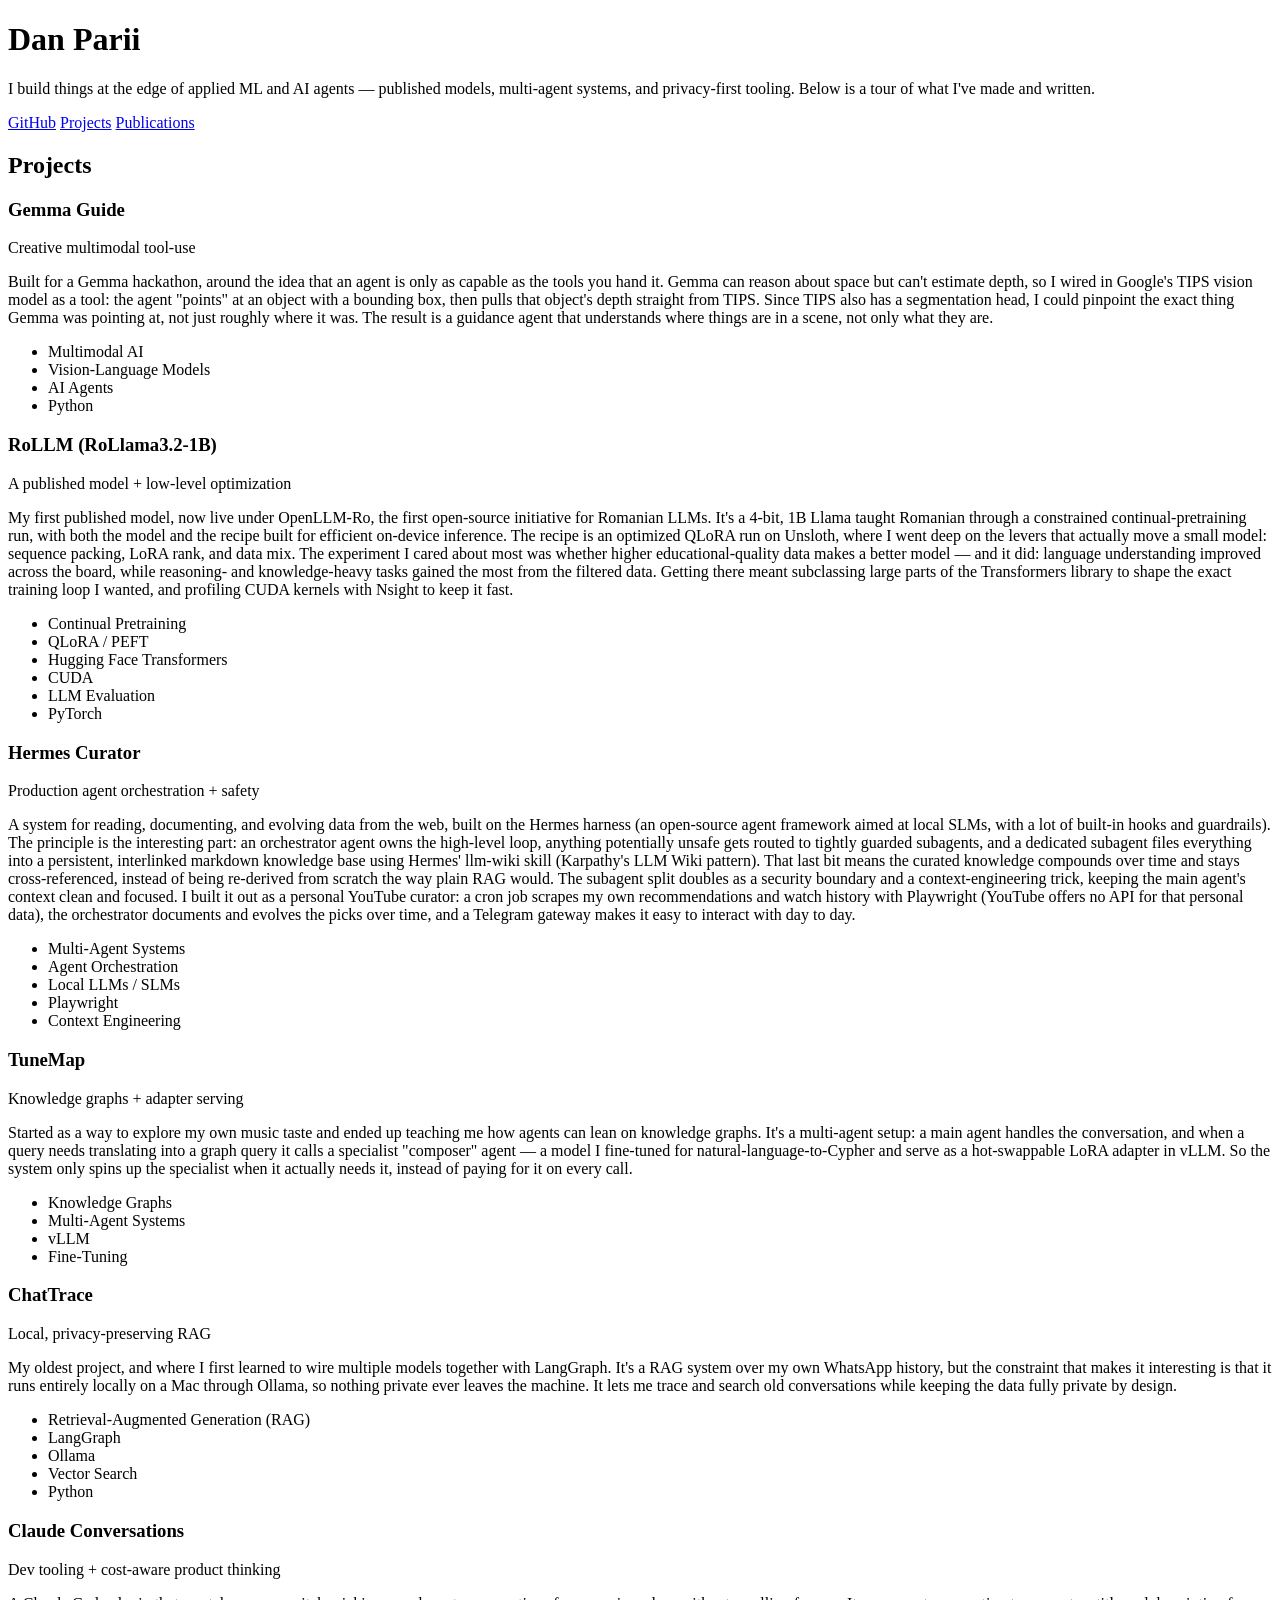
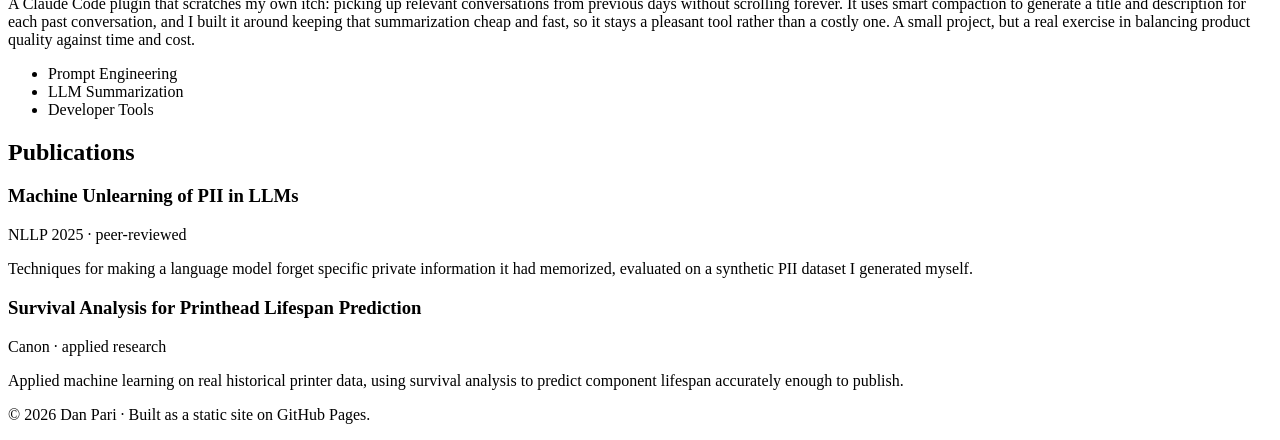
==== index.html @ a51e0640 "- fix rest double ii" ====
<!doctype html>
<html lang="en">
<head>
  <meta charset="utf-8" />
  <meta name="viewport" content="width=device-width, initial-scale=1" />
  <title>Dan Parii — Projects</title>
  <meta name="description" content="Projects and publications in applied ML, LLMs, and AI agents by Dan Pari." />
  <link rel="preconnect" href="https://fonts.googleapis.com" />
  <link rel="stylesheet" href="style.css" />
</head>
<body>
  <header class="site-header">
    <div class="wrap">
      <h1 class="name">Dan Parii</h1>
      <p class="tagline">
        I build things at the edge of applied ML and AI agents — published models,
        multi-agent systems, and privacy-first tooling. Below is a tour of what I've
        made and written.
      </p>
      <nav class="links">
        <a href="https://github.com/paridanDKE">GitHub</a>
        <a href="#projects">Projects</a>
        <a href="#publications">Publications</a>
      </nav>
    </div>
  </header>

  <main class="wrap">
    <section id="projects">
      <h2 class="section-title">Projects</h2>
      <div class="grid">

        <article class="card">
          <div class="card-head">
            <h3>Gemma Guide</h3>
            <span class="beat">Creative multimodal tool-use</span>
          </div>
          <p>
            Built for a Gemma hackathon, around the idea that an agent is only as
            capable as the tools you hand it. Gemma can reason about space but can't
            estimate depth, so I wired in Google's TIPS vision model as a tool: the
            agent "points" at an object with a bounding box, then pulls that object's
            depth straight from TIPS. Since TIPS also has a segmentation head, I could
            pinpoint the exact thing Gemma was pointing at, not just roughly where it
            was. The result is a guidance agent that understands where things are in a
            scene, not only what they are.
          </p>
          <ul class="tags">
            <li>Multimodal AI</li>
            <li>Vision-Language Models</li>
            <li>AI Agents</li>
            <li>Python</li>
          </ul>
        </article>

        <article class="card">
          <div class="card-head">
            <h3>RoLLM <span class="sub">(RoLlama3.2-1B)</span></h3>
            <span class="beat">A published model + low-level optimization</span>
          </div>
          <p>
            My first published model, now live under OpenLLM-Ro, the first open-source
            initiative for Romanian LLMs. It's a 4-bit, 1B Llama taught Romanian
            through a constrained continual-pretraining run, with both the model and
            the recipe built for efficient on-device inference. The recipe is an
            optimized QLoRA run on Unsloth, where I went deep on the levers that
            actually move a small model: sequence packing, LoRA rank, and data mix.
            The experiment I cared about most was whether higher educational-quality
            data makes a better model — and it did: language understanding improved
            across the board, while reasoning- and knowledge-heavy tasks gained the
            most from the filtered data. Getting there meant subclassing large parts
            of the Transformers library to shape the exact training loop I wanted, and
            profiling CUDA kernels with Nsight to keep it fast.
          </p>
          <ul class="tags">
            <li>Continual Pretraining</li>
            <li>QLoRA / PEFT</li>
            <li>Hugging Face Transformers</li>
            <li>CUDA</li>
            <li>LLM Evaluation</li>
            <li>PyTorch</li>
          </ul>
        </article>

        <article class="card">
          <div class="card-head">
            <h3>Hermes Curator</h3>
            <span class="beat">Production agent orchestration + safety</span>
          </div>
          <p>
            A system for reading, documenting, and evolving data from the web, built
            on the Hermes harness (an open-source agent framework aimed at local SLMs,
            with a lot of built-in hooks and guardrails). The principle is the
            interesting part: an orchestrator agent owns the high-level loop, anything
            potentially unsafe gets routed to tightly guarded subagents, and a
            dedicated subagent files everything into a persistent, interlinked markdown
            knowledge base using Hermes' llm-wiki skill (Karpathy's LLM Wiki pattern).
            That last bit means the curated knowledge compounds over time and stays
            cross-referenced, instead of being re-derived from scratch the way plain
            RAG would. The subagent split doubles as a security boundary and a
            context-engineering trick, keeping the main agent's context clean and
            focused. I built it out as a personal YouTube curator: a cron job scrapes
            my own recommendations and watch history with Playwright (YouTube offers no
            API for that personal data), the orchestrator documents and evolves the
            picks over time, and a Telegram gateway makes it easy to interact with day
            to day.
          </p>
          <ul class="tags">
            <li>Multi-Agent Systems</li>
            <li>Agent Orchestration</li>
            <li>Local LLMs / SLMs</li>
            <li>Playwright</li>
            <li>Context Engineering</li>
          </ul>
        </article>

        <article class="card">
          <div class="card-head">
            <h3>TuneMap</h3>
            <span class="beat">Knowledge graphs + adapter serving</span>
          </div>
          <p>
            Started as a way to explore my own music taste and ended up teaching me how
            agents can lean on knowledge graphs. It's a multi-agent setup: a main agent
            handles the conversation, and when a query needs translating into a graph
            query it calls a specialist "composer" agent — a model I fine-tuned for
            natural-language-to-Cypher and serve as a hot-swappable LoRA adapter in
            vLLM. So the system only spins up the specialist when it actually needs it,
            instead of paying for it on every call.
          </p>
          <ul class="tags">
            <li>Knowledge Graphs</li>
            <li>Multi-Agent Systems</li>
            <li>vLLM</li>
            <li>Fine-Tuning</li>
          </ul>
        </article>

        <article class="card">
          <div class="card-head">
            <h3>ChatTrace</h3>
            <span class="beat">Local, privacy-preserving RAG</span>
          </div>
          <p>
            My oldest project, and where I first learned to wire multiple models
            together with LangGraph. It's a RAG system over my own WhatsApp history,
            but the constraint that makes it interesting is that it runs entirely
            locally on a Mac through Ollama, so nothing private ever leaves the
            machine. It lets me trace and search old conversations while keeping the
            data fully private by design.
          </p>
          <ul class="tags">
            <li>Retrieval-Augmented Generation (RAG)</li>
            <li>LangGraph</li>
            <li>Ollama</li>
            <li>Vector Search</li>
            <li>Python</li>
          </ul>
        </article>

        <article class="card">
          <div class="card-head">
            <h3>Claude Conversations</h3>
            <span class="beat">Dev tooling + cost-aware product thinking</span>
          </div>
          <p>
            A Claude Code plugin that scratches my own itch: picking up relevant
            conversations from previous days without scrolling forever. It uses smart
            compaction to generate a title and description for each past conversation,
            and I built it around keeping that summarization cheap and fast, so it
            stays a pleasant tool rather than a costly one. A small project, but a real
            exercise in balancing product quality against time and cost.
          </p>
          <ul class="tags">
            <li>Prompt Engineering</li>
            <li>LLM Summarization</li>
            <li>Developer Tools</li>
          </ul>
        </article>

      </div>
    </section>

    <section id="publications">
      <h2 class="section-title">Publications</h2>
      <div class="pub-list">
        <article class="pub">
          <h3>Machine Unlearning of PII in LLMs</h3>
          <span class="venue">NLLP 2025 · peer-reviewed</span>
          <p>
            Techniques for making a language model forget specific private information
            it had memorized, evaluated on a synthetic PII dataset I generated myself.
          </p>
        </article>
        <article class="pub">
          <h3>Survival Analysis for Printhead Lifespan Prediction</h3>
          <span class="venue">Canon · applied research</span>
          <p>
            Applied machine learning on real historical printer data, using survival
            analysis to predict component lifespan accurately enough to publish.
          </p>
        </article>
      </div>
    </section>
  </main>

  <footer class="site-footer">
    <div class="wrap">
      <p>© <span id="year"></span> Dan Pari · Built as a static site on GitHub Pages.</p>
    </div>
  </footer>

  <script>
    document.getElementById("year").textContent = new Date().getFullYear();
  </script>
</body>
</html>
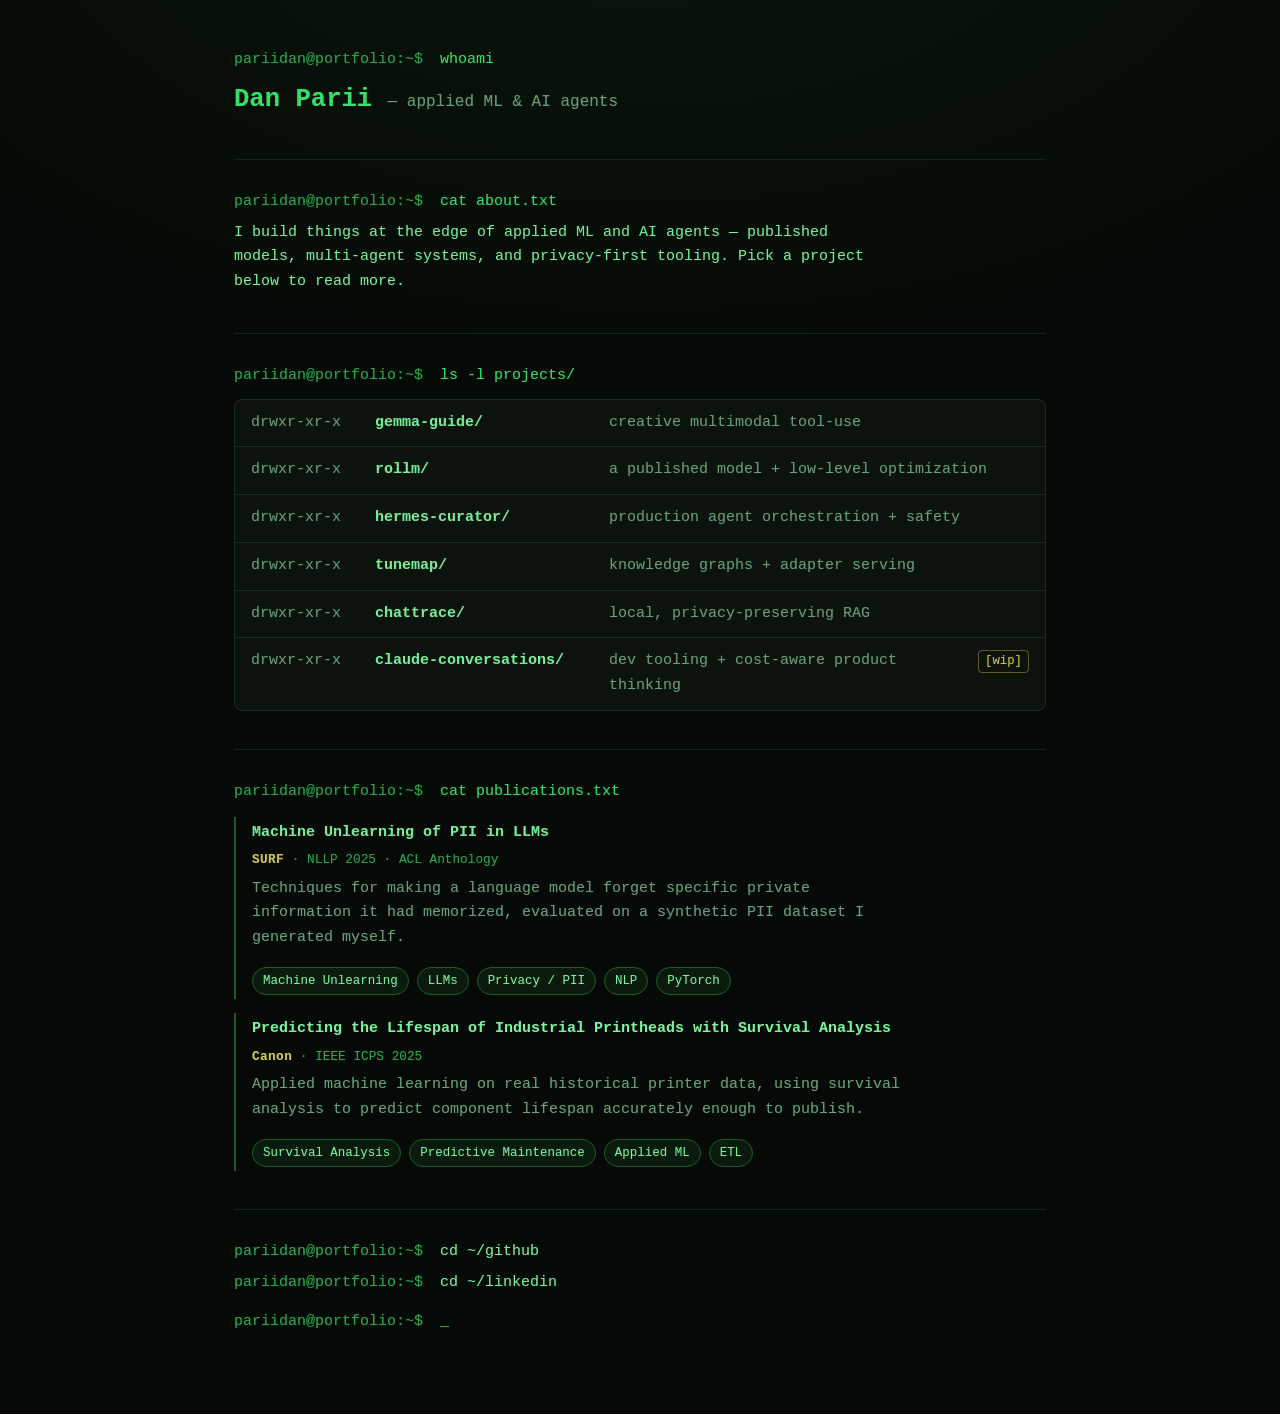
==== commit 6931974e: "- Enhance publications page" ====
--- a/index.html
+++ b/index.html
@@ -3,215 +3,64 @@
 <head>
   <meta charset="utf-8" />
   <meta name="viewport" content="width=device-width, initial-scale=1" />
-  <title>Dan Parii — Projects</title>
-  <meta name="description" content="Projects and publications in applied ML, LLMs, and AI agents by Dan Pari." />
-  <link rel="preconnect" href="https://fonts.googleapis.com" />
+  <title>Dan Parii — ~/projects</title>
+  <meta name="description" content="Projects and publications in applied ML, LLMs, and AI agents by Dan Parii." />
   <link rel="stylesheet" href="style.css" />
 </head>
-<body>
-  <header class="site-header">
-    <div class="wrap">
-      <h1 class="name">Dan Parii</h1>
-      <p class="tagline">
-        I build things at the edge of applied ML and AI agents — published models,
-        multi-agent systems, and privacy-first tooling. Below is a tour of what I've
-        made and written.
-      </p>
-      <nav class="links">
-        <a href="https://github.com/paridanDKE">GitHub</a>
-        <a href="#projects">Projects</a>
-        <a href="#publications">Publications</a>
-      </nav>
+<body class="crt">
+  <div class="scanlines" aria-hidden="true"></div>
+
+<main class="terminal">
+
+  <div class="term-line"><span class="prompt">pariidan@portfolio:~$</span> whoami</div>
+  <div class="term-out name">Dan Parii <span class="muted">&mdash; applied ML &amp; AI agents</span></div>
+
+  <div class="term-line"><span class="prompt">pariidan@portfolio:~$</span> cat about.txt</div>
+  <div class="term-out">I build things at the edge of applied ML and AI agents &mdash; published
+  models, multi-agent systems, and privacy-first tooling. Pick a project below to read more.</div>
+
+  <div class="term-line"><span class="prompt">pariidan@portfolio:~$</span> ls -l projects/</div>
+  <div class="listing">
+    <a class="entry" href="projects/gemma-guide.html">
+      <span class="perm">drwxr-xr-x</span><span class="dir">gemma-guide/</span><span class="beat">creative multimodal tool-use</span>
+    </a>
+    <a class="entry" href="projects/rollm.html">
+      <span class="perm">drwxr-xr-x</span><span class="dir">rollm/</span><span class="beat">a published model + low-level optimization</span>
+    </a>
+    <a class="entry" href="projects/hermes-curator.html">
+      <span class="perm">drwxr-xr-x</span><span class="dir">hermes-curator/</span><span class="beat">production agent orchestration + safety</span>
+    </a>
+    <a class="entry" href="projects/tunemap.html">
+      <span class="perm">drwxr-xr-x</span><span class="dir">tunemap/</span><span class="beat">knowledge graphs + adapter serving</span>
+    </a>
+    <a class="entry" href="projects/chattrace.html">
+      <span class="perm">drwxr-xr-x</span><span class="dir">chattrace/</span><span class="beat">local, privacy-preserving RAG</span>
+    </a>
+    <a class="entry" href="projects/claude-conversations.html">
+      <span class="perm">drwxr-xr-x</span><span class="dir">claude-conversations/</span><span class="beat">dev tooling + cost-aware product thinking</span><span class="wip">[wip]</span>
+    </a>
+  </div>
+
+  <div class="term-line"><span class="prompt">pariidan@portfolio:~$</span> cat publications.txt</div>
+  <div class="pubs">
+    <div class="pub">
+      <div class="pub-title"><a href="pubs/pii-unlearning.html">Machine Unlearning of PII in LLMs</a></div>
+      <div class="pub-venue"><span class="pub-co">SURF</span> · NLLP 2025 · ACL Anthology</div>
+      <div class="pub-desc">Techniques for making a language model forget specific private information it had memorized, evaluated on a synthetic PII dataset I generated myself.</div>
+      <ul class="tags pub-tags"><li>Machine Unlearning</li><li>LLMs</li><li>Privacy / PII</li><li>NLP</li><li>PyTorch</li></ul>
     </div>
-  </header>
+    <div class="pub">
+      <div class="pub-title"><a href="pubs/printhead-survival.html">Predicting the Lifespan of Industrial Printheads with Survival Analysis</a></div>
+      <div class="pub-venue"><span class="pub-co">Canon</span> · IEEE ICPS 2025</div>
+      <div class="pub-desc">Applied machine learning on real historical printer data, using survival analysis to predict component lifespan accurately enough to publish.</div>
+      <ul class="tags pub-tags"><li>Survival Analysis</li><li>Predictive Maintenance</li><li>Applied ML</li><li>ETL</li></ul>
+    </div>
+  </div>
 
-  <main class="wrap">
-    <section id="projects">
-      <h2 class="section-title">Projects</h2>
-      <div class="grid">
+  <div class="term-line"><span class="prompt">pariidan@portfolio:~$</span> <a class="ext" href="https://github.com/pariidanDKE">cd ~/github</a></div>
+  <div class="term-line same"><span class="prompt">pariidan@portfolio:~$</span> <a class="ext" href="https://www.linkedin.com/in/danparii27">cd ~/linkedin</a></div>
+  <div class="term-line cursor"><span class="prompt">pariidan@portfolio:~$</span> <span class="blink">_</span></div>
 
-        <article class="card">
-          <div class="card-head">
-            <h3>Gemma Guide</h3>
-            <span class="beat">Creative multimodal tool-use</span>
-          </div>
-          <p>
-            Built for a Gemma hackathon, around the idea that an agent is only as
-            capable as the tools you hand it. Gemma can reason about space but can't
-            estimate depth, so I wired in Google's TIPS vision model as a tool: the
-            agent "points" at an object with a bounding box, then pulls that object's
-            depth straight from TIPS. Since TIPS also has a segmentation head, I could
-            pinpoint the exact thing Gemma was pointing at, not just roughly where it
-            was. The result is a guidance agent that understands where things are in a
-            scene, not only what they are.
-          </p>
-          <ul class="tags">
-            <li>Multimodal AI</li>
-            <li>Vision-Language Models</li>
-            <li>AI Agents</li>
-            <li>Python</li>
-          </ul>
-        </article>
-
-        <article class="card">
-          <div class="card-head">
-            <h3>RoLLM <span class="sub">(RoLlama3.2-1B)</span></h3>
-            <span class="beat">A published model + low-level optimization</span>
-          </div>
-          <p>
-            My first published model, now live under OpenLLM-Ro, the first open-source
-            initiative for Romanian LLMs. It's a 4-bit, 1B Llama taught Romanian
-            through a constrained continual-pretraining run, with both the model and
-            the recipe built for efficient on-device inference. The recipe is an
-            optimized QLoRA run on Unsloth, where I went deep on the levers that
-            actually move a small model: sequence packing, LoRA rank, and data mix.
-            The experiment I cared about most was whether higher educational-quality
-            data makes a better model — and it did: language understanding improved
-            across the board, while reasoning- and knowledge-heavy tasks gained the
-            most from the filtered data. Getting there meant subclassing large parts
-            of the Transformers library to shape the exact training loop I wanted, and
-            profiling CUDA kernels with Nsight to keep it fast.
-          </p>
-          <ul class="tags">
-            <li>Continual Pretraining</li>
-            <li>QLoRA / PEFT</li>
-            <li>Hugging Face Transformers</li>
-            <li>CUDA</li>
-            <li>LLM Evaluation</li>
-            <li>PyTorch</li>
-          </ul>
-        </article>
-
-        <article class="card">
-          <div class="card-head">
-            <h3>Hermes Curator</h3>
-            <span class="beat">Production agent orchestration + safety</span>
-          </div>
-          <p>
-            A system for reading, documenting, and evolving data from the web, built
-            on the Hermes harness (an open-source agent framework aimed at local SLMs,
-            with a lot of built-in hooks and guardrails). The principle is the
-            interesting part: an orchestrator agent owns the high-level loop, anything
-            potentially unsafe gets routed to tightly guarded subagents, and a
-            dedicated subagent files everything into a persistent, interlinked markdown
-            knowledge base using Hermes' llm-wiki skill (Karpathy's LLM Wiki pattern).
-            That last bit means the curated knowledge compounds over time and stays
-            cross-referenced, instead of being re-derived from scratch the way plain
-            RAG would. The subagent split doubles as a security boundary and a
-            context-engineering trick, keeping the main agent's context clean and
-            focused. I built it out as a personal YouTube curator: a cron job scrapes
-            my own recommendations and watch history with Playwright (YouTube offers no
-            API for that personal data), the orchestrator documents and evolves the
-            picks over time, and a Telegram gateway makes it easy to interact with day
-            to day.
-          </p>
-          <ul class="tags">
-            <li>Multi-Agent Systems</li>
-            <li>Agent Orchestration</li>
-            <li>Local LLMs / SLMs</li>
-            <li>Playwright</li>
-            <li>Context Engineering</li>
-          </ul>
-        </article>
-
-        <article class="card">
-          <div class="card-head">
-            <h3>TuneMap</h3>
-            <span class="beat">Knowledge graphs + adapter serving</span>
-          </div>
-          <p>
-            Started as a way to explore my own music taste and ended up teaching me how
-            agents can lean on knowledge graphs. It's a multi-agent setup: a main agent
-            handles the conversation, and when a query needs translating into a graph
-            query it calls a specialist "composer" agent — a model I fine-tuned for
-            natural-language-to-Cypher and serve as a hot-swappable LoRA adapter in
-            vLLM. So the system only spins up the specialist when it actually needs it,
-            instead of paying for it on every call.
-          </p>
-          <ul class="tags">
-            <li>Knowledge Graphs</li>
-            <li>Multi-Agent Systems</li>
-            <li>vLLM</li>
-            <li>Fine-Tuning</li>
-          </ul>
-        </article>
-
-        <article class="card">
-          <div class="card-head">
-            <h3>ChatTrace</h3>
-            <span class="beat">Local, privacy-preserving RAG</span>
-          </div>
-          <p>
-            My oldest project, and where I first learned to wire multiple models
-            together with LangGraph. It's a RAG system over my own WhatsApp history,
-            but the constraint that makes it interesting is that it runs entirely
-            locally on a Mac through Ollama, so nothing private ever leaves the
-            machine. It lets me trace and search old conversations while keeping the
-            data fully private by design.
-          </p>
-          <ul class="tags">
-            <li>Retrieval-Augmented Generation (RAG)</li>
-            <li>LangGraph</li>
-            <li>Ollama</li>
-            <li>Vector Search</li>
-            <li>Python</li>
-          </ul>
-        </article>
-
-        <article class="card">
-          <div class="card-head">
-            <h3>Claude Conversations</h3>
-            <span class="beat">Dev tooling + cost-aware product thinking</span>
-          </div>
-          <p>
-            A Claude Code plugin that scratches my own itch: picking up relevant
-            conversations from previous days without scrolling forever. It uses smart
-            compaction to generate a title and description for each past conversation,
-            and I built it around keeping that summarization cheap and fast, so it
-            stays a pleasant tool rather than a costly one. A small project, but a real
-            exercise in balancing product quality against time and cost.
-          </p>
-          <ul class="tags">
-            <li>Prompt Engineering</li>
-            <li>LLM Summarization</li>
-            <li>Developer Tools</li>
-          </ul>
-        </article>
-
-      </div>
-    </section>
-
-    <section id="publications">
-      <h2 class="section-title">Publications</h2>
-      <div class="pub-list">
-        <article class="pub">
-          <h3>Machine Unlearning of PII in LLMs</h3>
-          <span class="venue">NLLP 2025 · peer-reviewed</span>
-          <p>
-            Techniques for making a language model forget specific private information
-            it had memorized, evaluated on a synthetic PII dataset I generated myself.
-          </p>
-        </article>
-        <article class="pub">
-          <h3>Survival Analysis for Printhead Lifespan Prediction</h3>
-          <span class="venue">Canon · applied research</span>
-          <p>
-            Applied machine learning on real historical printer data, using survival
-            analysis to predict component lifespan accurately enough to publish.
-          </p>
-        </article>
-      </div>
-    </section>
-  </main>
-
-  <footer class="site-footer">
-    <div class="wrap">
-      <p>© <span id="year"></span> Dan Pari · Built as a static site on GitHub Pages.</p>
-    </div>
-  </footer>
-
-  <script>
-    document.getElementById("year").textContent = new Date().getFullYear();
-  </script>
+</main>
 </body>
 </html>
--- a/style.css
+++ b/style.css
@@ -0,0 +1,312 @@
+/* ============================================================
+   Terminal + modern portfolio — Dan Parii
+   Landing: green CRT terminal.  Project pages: dark & readable.
+   ============================================================ */
+
+:root {
+  --bg: #060a06;
+  --bg-soft: #0c130c;
+  --panel: #0e160e;
+  --border: #16321b;
+  --border-bright: #1f5a2b;
+  --green: #36e36b;          /* primary terminal green */
+  --green-dim: #2aa84f;
+  --green-soft: #7ef0a0;
+  --text: #c9f0d4;           /* readable body on project pages */
+  --muted: #6f9c7c;
+  --amber: #e3c84a;
+  --mono: ui-monospace, "SF Mono", SFMono-Regular, "JetBrains Mono", Menlo,
+    Consolas, "Liberation Mono", monospace;
+  --sans: ui-sans-serif, -apple-system, BlinkMacSystemFont, "Segoe UI", Roboto,
+    Helvetica, Arial, sans-serif;
+  --maxw: 860px;
+}
+
+* { box-sizing: border-box; }
+html { scroll-behavior: smooth; }
+
+body {
+  margin: 0;
+  background:
+    radial-gradient(900px 500px at 50% -10%, rgba(54, 227, 107, 0.06), transparent),
+    var(--bg);
+  color: var(--green);
+  font-family: var(--mono);
+  font-size: 15px;
+  line-height: 1.65;
+  -webkit-font-smoothing: antialiased;
+  min-height: 100vh;
+}
+
+a { color: var(--green-soft); text-decoration: none; }
+a:hover { color: #fff; }
+
+/* ---- CRT scanline overlay (subtle) ---- */
+.scanlines {
+  pointer-events: none;
+  position: fixed;
+  inset: 0;
+  z-index: 50;
+  background: repeating-linear-gradient(
+    to bottom,
+    rgba(0, 0, 0, 0) 0,
+    rgba(0, 0, 0, 0) 2px,
+    rgba(0, 0, 0, 0.18) 3px,
+    rgba(0, 0, 0, 0) 4px
+  );
+  mix-blend-mode: multiply;
+  opacity: 0.5;
+}
+.crt { text-shadow: 0 0 1px rgba(54, 227, 107, 0.25); }
+
+@media (prefers-reduced-motion: no-preference) {
+  .blink { animation: blink 1.1s steps(1) infinite; }
+}
+@keyframes blink { 50% { opacity: 0; } }
+
+/* ============================================================
+   LANDING — terminal
+   ============================================================ */
+.terminal {
+  max-width: var(--maxw);
+  margin: 0 auto;
+  padding: 48px 24px 80px;
+}
+
+.term-line {
+  margin-top: 38px;
+  padding-top: 30px;
+  border-top: 1px solid rgba(54, 227, 107, 0.14);
+  word-break: break-word;
+}
+.term-line:first-child { margin-top: 0; padding-top: 0; border-top: none; }
+/* lines that belong to the previous exchange — no divider, tight spacing */
+.term-line.same { margin-top: 6px; padding-top: 0; border-top: none; }
+.prompt { color: var(--green-dim); margin-right: 8px; user-select: none; }
+.term-out { color: var(--green-soft); margin: 6px 0 0; max-width: 70ch; }
+.term-out.name { font-size: 1.6rem; font-weight: 700; color: var(--green); }
+.muted { color: var(--muted); font-weight: 400; font-size: 1rem; }
+
+/* project listing (ls -l) */
+.listing {
+  margin-top: 10px;
+  border: 1px solid var(--border);
+  border-radius: 8px;
+  background: var(--bg-soft);
+  overflow: hidden;
+}
+.entry {
+  display: grid;
+  grid-template-columns: 110px minmax(150px, 220px) 1fr auto;
+  gap: 14px;
+  align-items: baseline;
+  padding: 11px 16px;
+  border-bottom: 1px solid var(--border);
+  color: var(--green);
+  transition: background 0.12s, color 0.12s;
+}
+.entry:last-child { border-bottom: none; }
+.entry:hover { background: rgba(54, 227, 107, 0.1); color: #fff; }
+.entry .perm { color: var(--muted); }
+.entry .dir { color: var(--green-soft); font-weight: 600; }
+.entry:hover .dir { color: #fff; }
+.entry .beat { color: var(--muted); }
+.entry .wip {
+  color: var(--amber);
+  font-size: 0.82em;
+  border: 1px solid rgba(227, 200, 74, 0.4);
+  padding: 0 6px;
+  border-radius: 4px;
+}
+
+/* publications on landing */
+.pubs { margin-top: 12px; display: flex; flex-direction: column; gap: 14px; }
+.pub {
+  border-left: 2px solid var(--border-bright);
+  padding: 4px 0 4px 16px;
+}
+.pub-title { color: var(--green-soft); font-weight: 600; }
+.pub-venue { color: var(--green-dim); font-size: 0.85em; margin-top: 4px; }
+.pub-co {
+  color: var(--amber);
+  font-weight: 700;
+  letter-spacing: 0.03em;
+}
+.pub-desc { color: var(--muted); margin-top: 6px; max-width: 72ch; }
+.pub-tags { margin-top: 10px; }
+
+.ext { color: var(--green-soft); }
+.cursor { margin-top: 14px; padding-top: 0; border-top: none; }
+
+/* ============================================================
+   PROJECT PAGES — dark & readable
+   ============================================================ */
+.project {
+  max-width: 780px;
+  margin: 0 auto;
+  padding: 28px 24px 96px;
+}
+
+.backnav { margin-bottom: 28px; }
+.backnav a { color: var(--green-dim); }
+.backnav a:hover { color: var(--green-soft); }
+
+.proj-head { border-bottom: 1px solid var(--border); padding-bottom: 24px; }
+.proj-head h1 {
+  font-family: var(--mono);
+  font-size: clamp(1.8rem, 5vw, 2.6rem);
+  margin: 0;
+  color: var(--green);
+  letter-spacing: -0.01em;
+}
+.proj-head h1 .sub { font-size: 0.5em; color: var(--muted); font-weight: 400; }
+.proj-beat { color: var(--green-dim); margin: 8px 0 0; }
+.authors { color: var(--muted); font-size: 0.9rem; margin: 6px 0 0; font-style: italic; }
+
+.wip-badge {
+  display: inline-block;
+  margin-top: 12px;
+  color: var(--amber);
+  border: 1px solid rgba(227, 200, 74, 0.4);
+  background: rgba(227, 200, 74, 0.08);
+  padding: 2px 10px;
+  border-radius: 4px;
+  font-size: 0.82rem;
+}
+
+.tags {
+  list-style: none;
+  padding: 0;
+  margin: 16px 0 0;
+  display: flex;
+  flex-wrap: wrap;
+  gap: 8px;
+}
+.tags li {
+  font-size: 0.78rem;
+  color: var(--green-soft);
+  background: rgba(54, 227, 107, 0.08);
+  border: 1px solid var(--border-bright);
+  padding: 3px 10px;
+  border-radius: 999px;
+}
+
+.links { display: flex; flex-wrap: wrap; gap: 12px; margin-top: 20px; }
+.btn {
+  font-family: var(--mono);
+  color: var(--green);
+  border: 1px solid var(--border-bright);
+  background: rgba(54, 227, 107, 0.06);
+  padding: 8px 16px;
+  border-radius: 6px;
+  transition: background 0.12s, color 0.12s, border-color 0.12s;
+}
+.btn:hover { background: var(--green); color: #04210d; border-color: var(--green); }
+.btn.alt { color: var(--green-soft); }
+
+/* figures */
+figure { margin: 0; }
+.hero { margin: 32px 0 8px; }
+figure img {
+  display: block;
+  width: 100%;
+  height: auto;
+  border: 1px solid var(--border-bright);
+  border-radius: 8px;
+  background: #000;
+}
+figure.tall img { width: auto; max-width: 100%; max-height: 70vh; margin: 0 auto; }
+figcaption {
+  color: var(--muted);
+  font-size: 0.85rem;
+  margin-top: 8px;
+  text-align: center;
+}
+
+/* readable prose */
+.prose {
+  font-family: var(--sans);
+  color: var(--text);
+  font-size: 1.05rem;
+  line-height: 1.75;
+  margin: 28px 0;
+  text-shadow: none;
+}
+.prose p { margin: 0 0 16px; }
+
+/* abstract block */
+.abstract {
+  margin: 32px 0;
+  border-left: 3px solid var(--border-bright);
+  background: var(--bg-soft);
+  border-radius: 0 8px 8px 0;
+  padding: 20px 24px;
+}
+.abstract h2 { margin: 0 0 10px; font-size: 1.05rem; font-family: var(--mono); }
+.abstract p {
+  font-family: var(--sans);
+  color: var(--text);
+  font-size: 1rem;
+  line-height: 1.75;
+  margin: 0;
+  text-shadow: none;
+}
+
+.gallery {
+  display: grid;
+  grid-template-columns: repeat(auto-fit, minmax(260px, 1fr));
+  gap: 20px;
+  align-items: start;
+  margin: 8px 0 8px;
+}
+
+/* what I learned */
+.learned {
+  margin-top: 44px;
+  border: 1px solid var(--border);
+  border-radius: 8px;
+  background: var(--bg-soft);
+  padding: 24px 28px;
+}
+.learned h2 { margin: 0 0 12px; font-size: 1.1rem; font-family: var(--mono); }
+.comment { color: var(--green-dim); }
+.learned ul {
+  font-family: var(--sans);
+  color: var(--text);
+  margin: 0;
+  padding-left: 0;
+  list-style: none;
+  text-shadow: none;
+}
+.learned li {
+  position: relative;
+  padding-left: 26px;
+  margin: 0 0 14px;
+  line-height: 1.65;
+}
+.learned li:last-child { margin-bottom: 0; }
+.learned li::before {
+  content: "›";
+  position: absolute;
+  left: 4px;
+  color: var(--green);
+  font-family: var(--mono);
+  font-weight: 700;
+}
+
+.proj-foot {
+  margin-top: 48px;
+  padding-top: 24px;
+  border-top: 1px solid var(--border);
+}
+.proj-foot a { color: var(--green-dim); }
+.proj-foot a:hover { color: var(--green-soft); }
+
+@media (max-width: 560px) {
+  .entry {
+    grid-template-columns: 1fr auto;
+    gap: 4px 10px;
+  }
+  .entry .perm { display: none; }
+  .entry .beat { grid-column: 1 / -1; }
+}
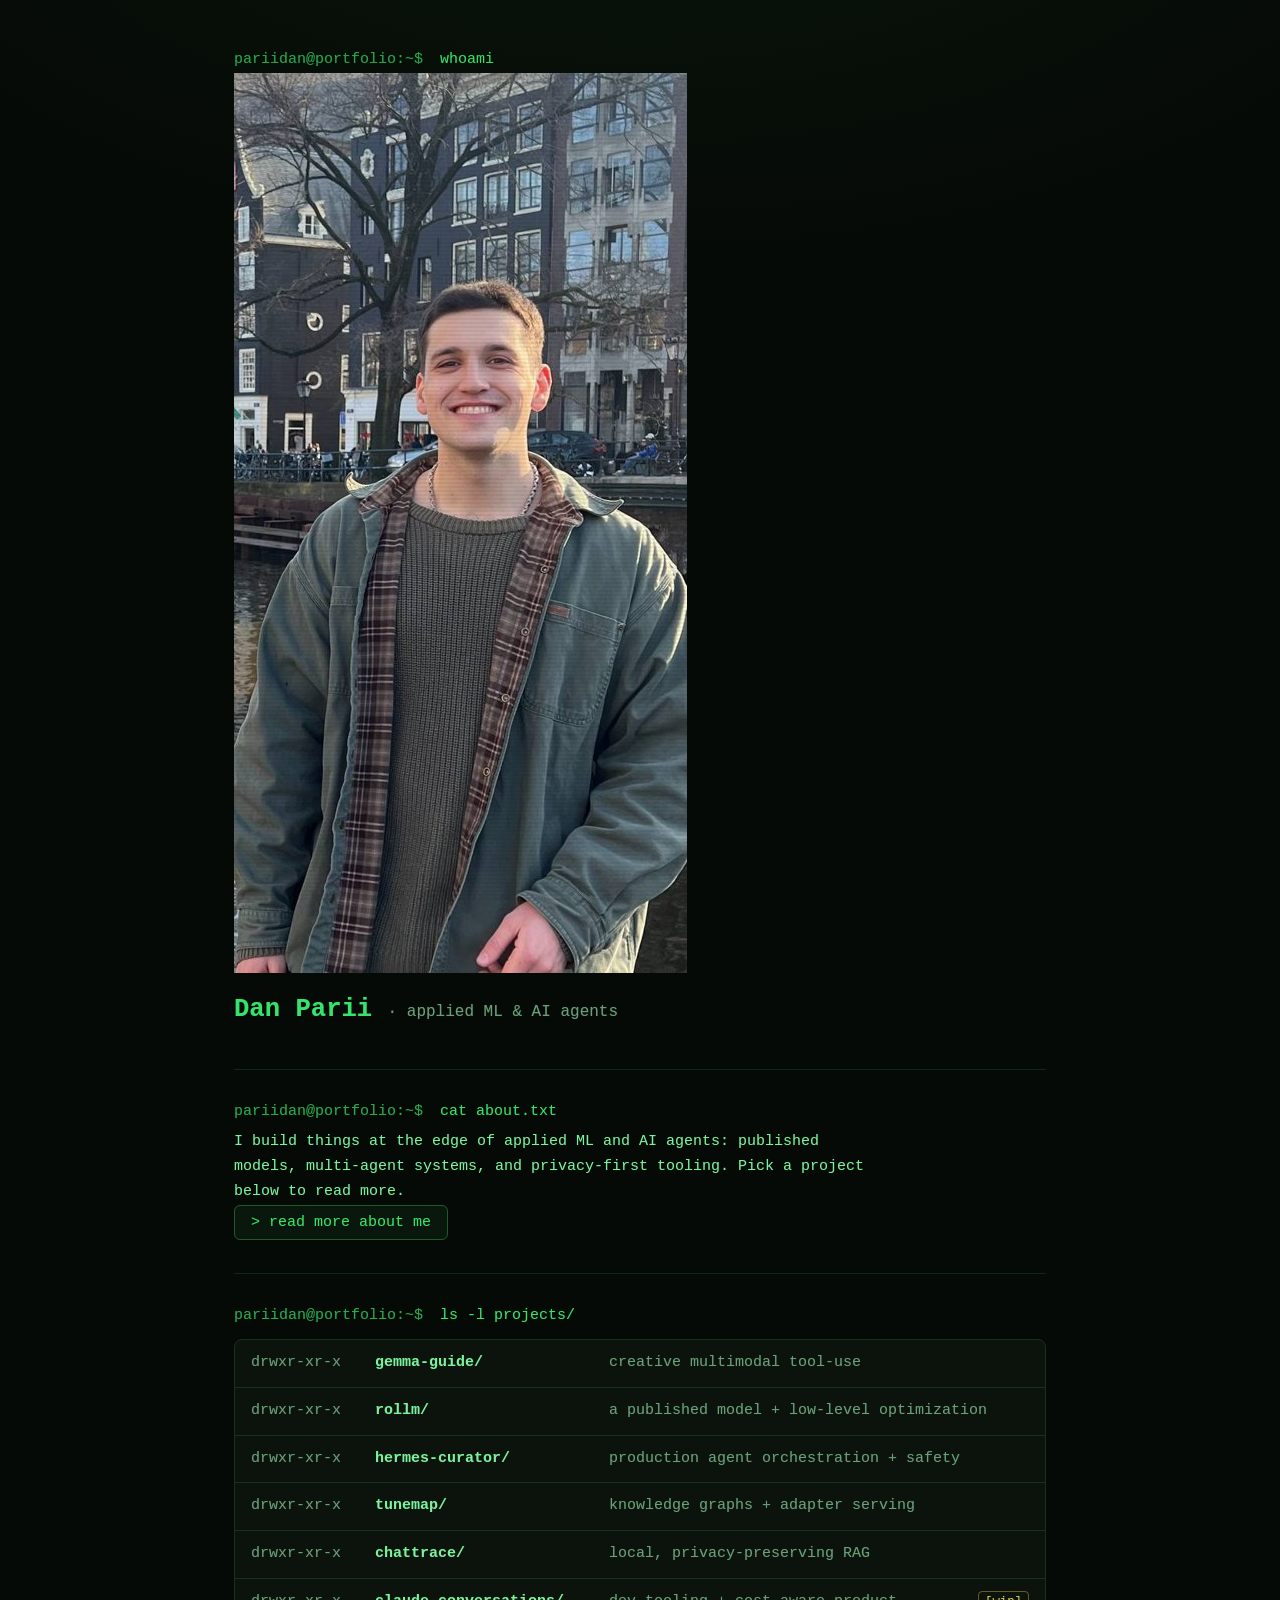
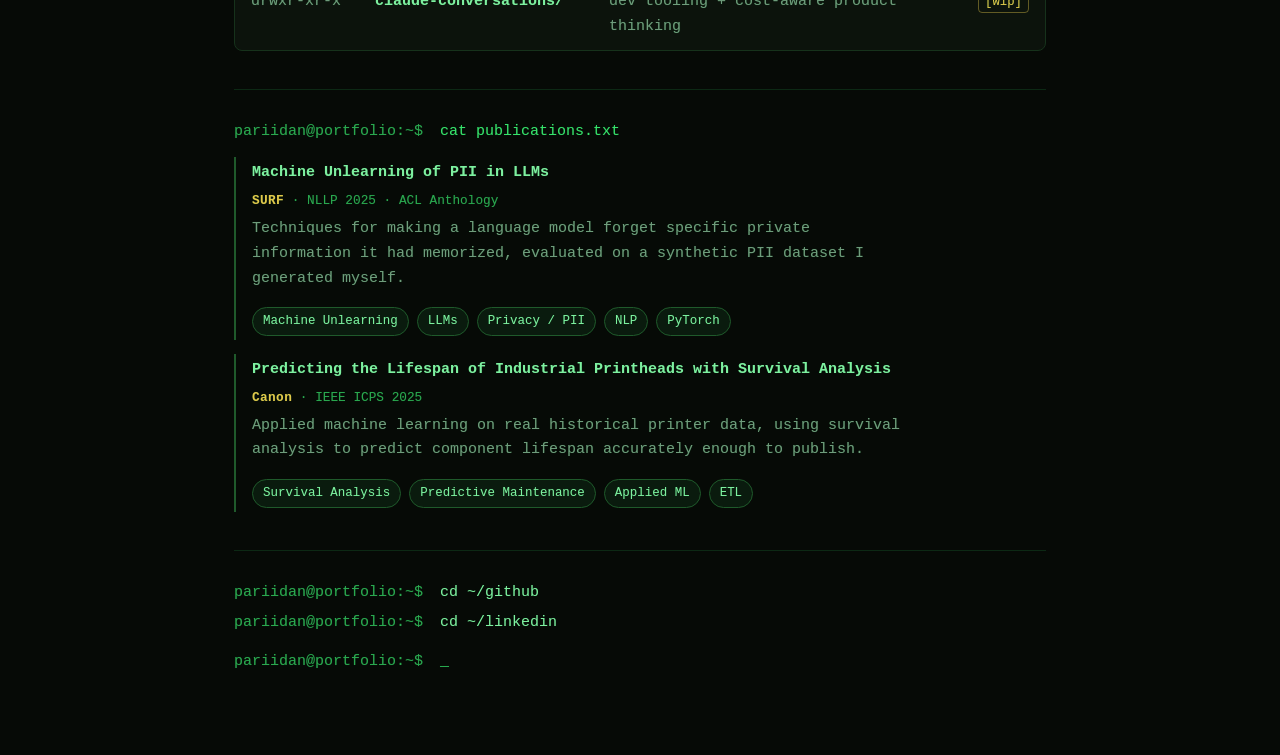
==== commit 52051a69: "Redesign site: terminal theme, project & publication pages, about page - Terminal/CRT landing page w" ====
--- a/index.html
+++ b/index.html
@@ -3,8 +3,18 @@
 <head>
   <meta charset="utf-8" />
   <meta name="viewport" content="width=device-width, initial-scale=1" />
-  <title>Dan Parii — ~/projects</title>
+  <title>Dan Parii · ~/projects</title>
   <meta name="description" content="Projects and publications in applied ML, LLMs, and AI agents by Dan Parii." />
+  <link rel="icon" type="image/svg+xml" href="assets/favicon.svg" />
+  <meta property="og:type" content="website" />
+  <meta property="og:title" content="Dan Parii · ~/projects" />
+  <meta property="og:description" content="Projects and publications in applied ML, LLMs, and AI agents by Dan Parii." />
+  <meta property="og:image" content="https://pariidandke.github.io/assets/og.png" />
+  <meta property="og:url" content="https://pariidandke.github.io/" />
+  <meta name="twitter:card" content="summary_large_image" />
+  <meta name="twitter:title" content="Dan Parii · ~/projects" />
+  <meta name="twitter:description" content="Projects and publications in applied ML, LLMs, and AI agents by Dan Parii." />
+  <meta name="twitter:image" content="https://pariidandke.github.io/assets/og.png" />
   <link rel="stylesheet" href="style.css" />
 </head>
 <body class="crt">
@@ -13,11 +23,15 @@
 <main class="terminal">
 
   <div class="term-line"><span class="prompt">pariidan@portfolio:~$</span> whoami</div>
-  <div class="term-out name">Dan Parii <span class="muted">&mdash; applied ML &amp; AI agents</span></div>
+  <div class="idline">
+    <img class="avatar" src="assets/me/photo.jpg" alt="Dan Parii" />
+    <div class="term-out name">Dan Parii <span class="muted">· applied ML &amp; AI agents</span></div>
+  </div>
 
   <div class="term-line"><span class="prompt">pariidan@portfolio:~$</span> cat about.txt</div>
-  <div class="term-out">I build things at the edge of applied ML and AI agents &mdash; published
+  <div class="term-out">I build things at the edge of applied ML and AI agents: published
   models, multi-agent systems, and privacy-first tooling. Pick a project below to read more.</div>
+  <div class="term-out"><a class="btn" href="about.html">&gt; read more about me</a></div>
 
   <div class="term-line"><span class="prompt">pariidan@portfolio:~$</span> ls -l projects/</div>
   <div class="listing">
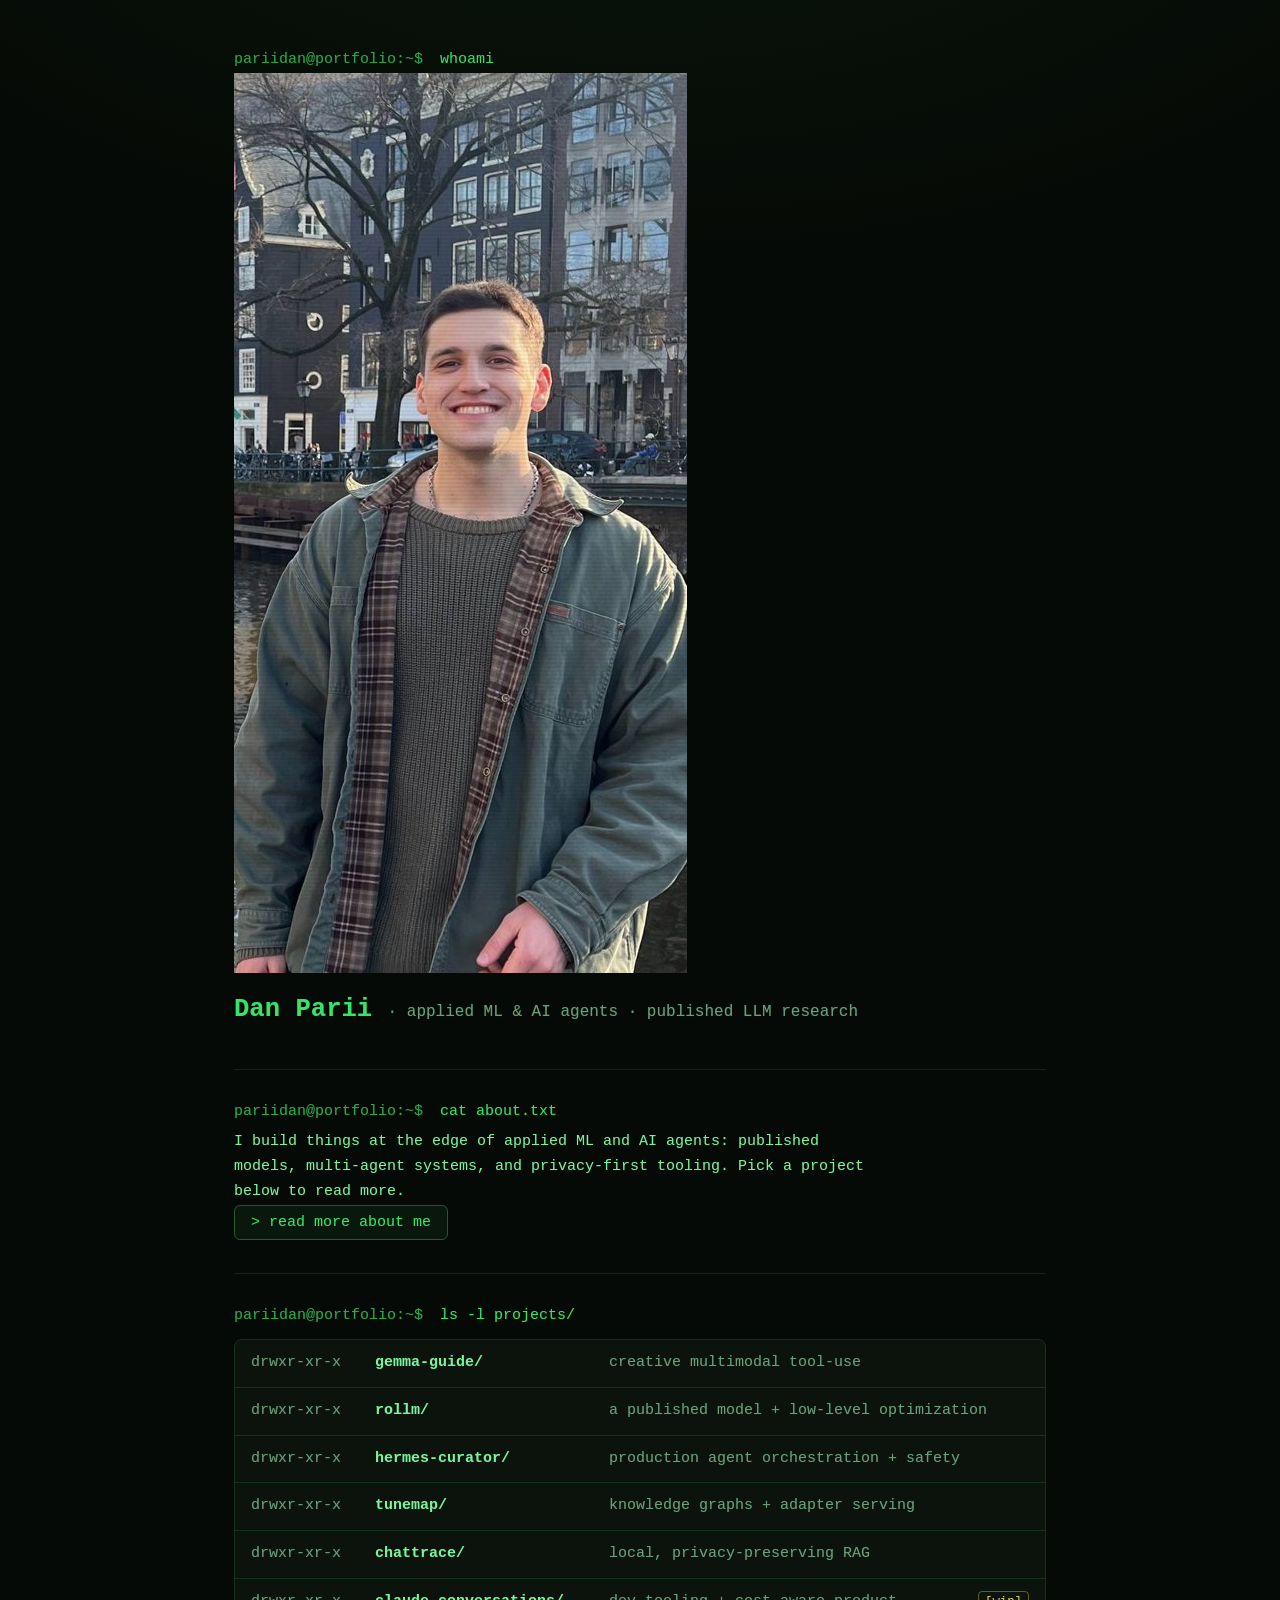
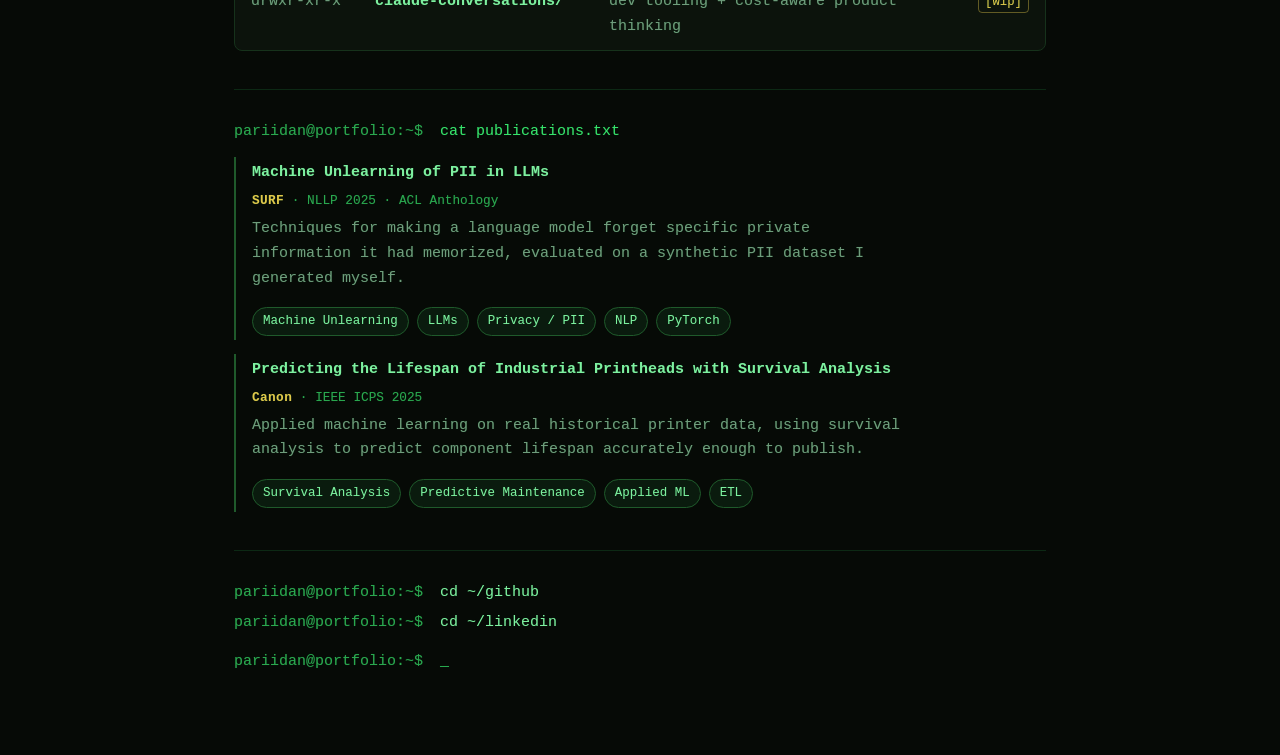
==== commit eb26a94c: "- enhance tags" ====
--- a/index.html
+++ b/index.html
@@ -25,7 +25,7 @@
   <div class="term-line"><span class="prompt">pariidan@portfolio:~$</span> whoami</div>
   <div class="idline">
     <img class="avatar" src="assets/me/photo.jpg" alt="Dan Parii" />
-    <div class="term-out name">Dan Parii <span class="muted">· applied ML &amp; AI agents</span></div>
+    <div class="term-out name">Dan Parii <span class="muted">· applied ML &amp; AI agents · published LLM research</span></div>
   </div>
 
   <div class="term-line"><span class="prompt">pariidan@portfolio:~$</span> cat about.txt</div>
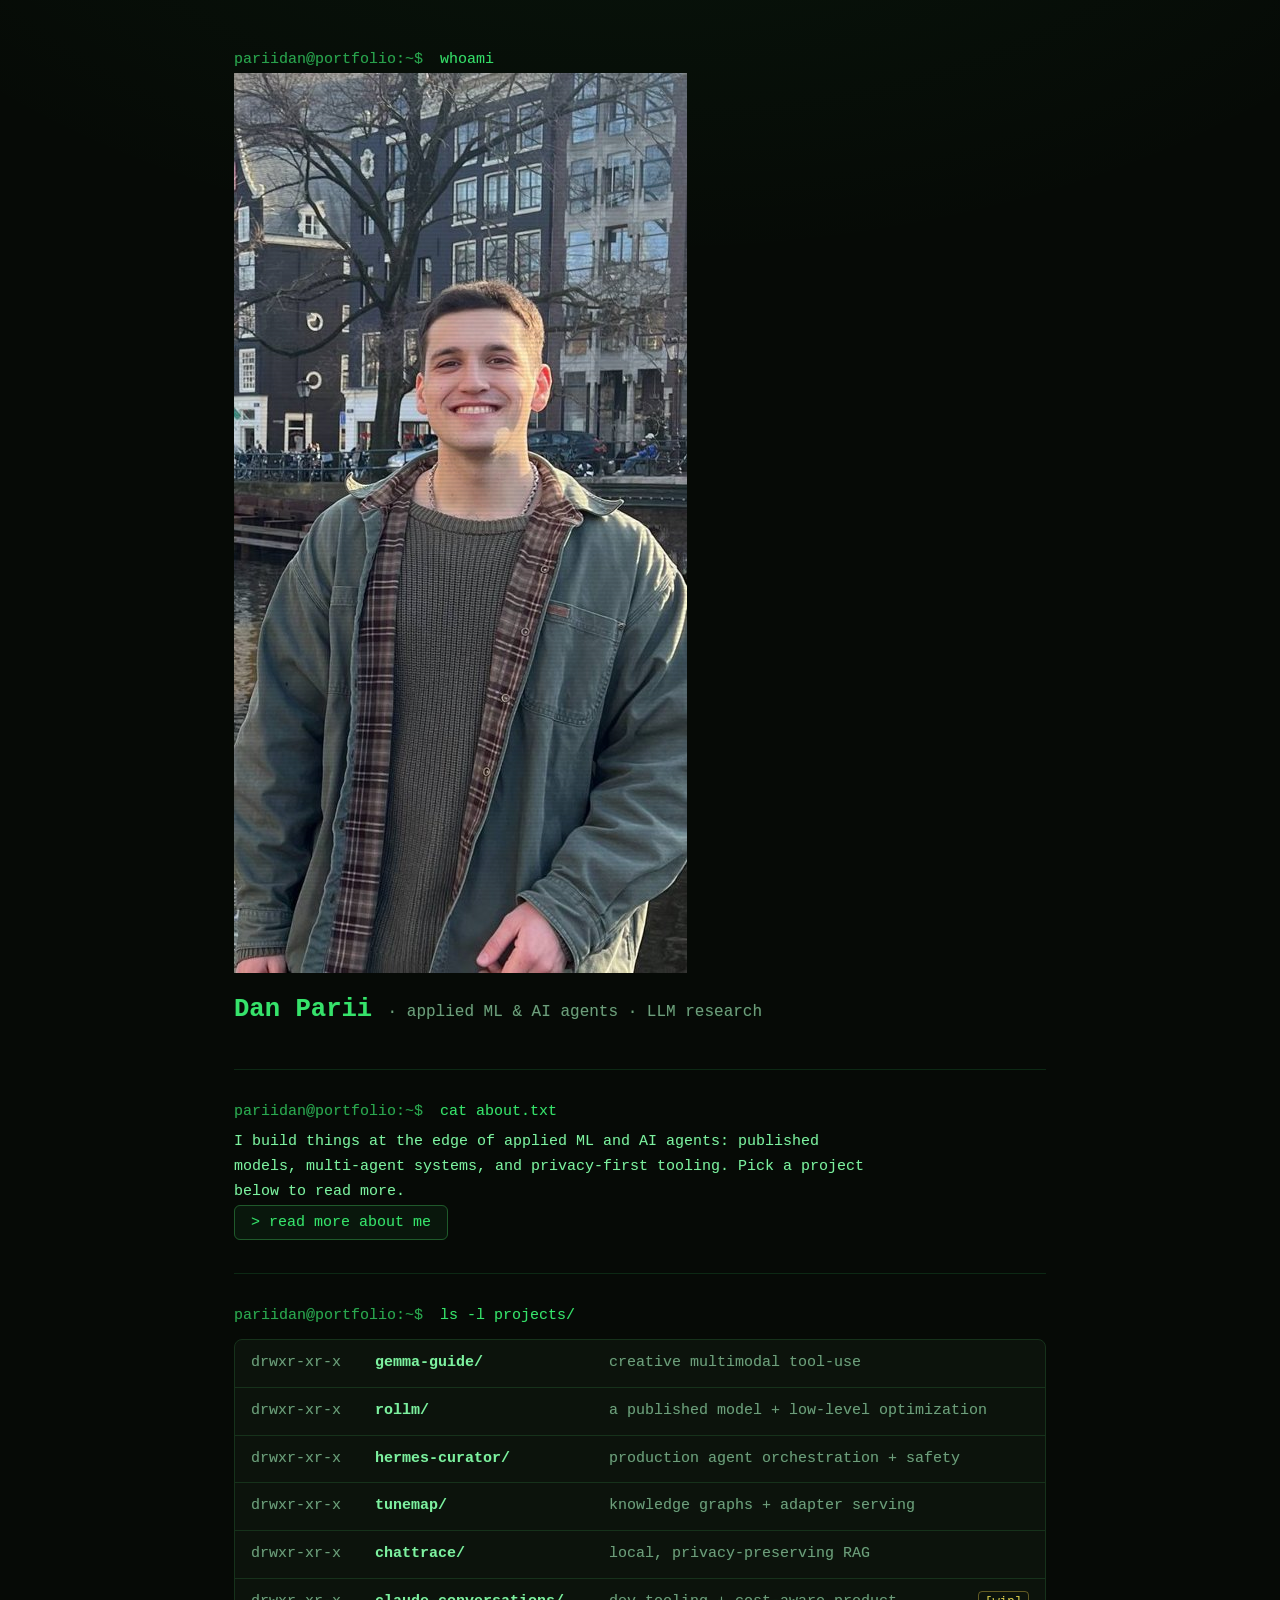
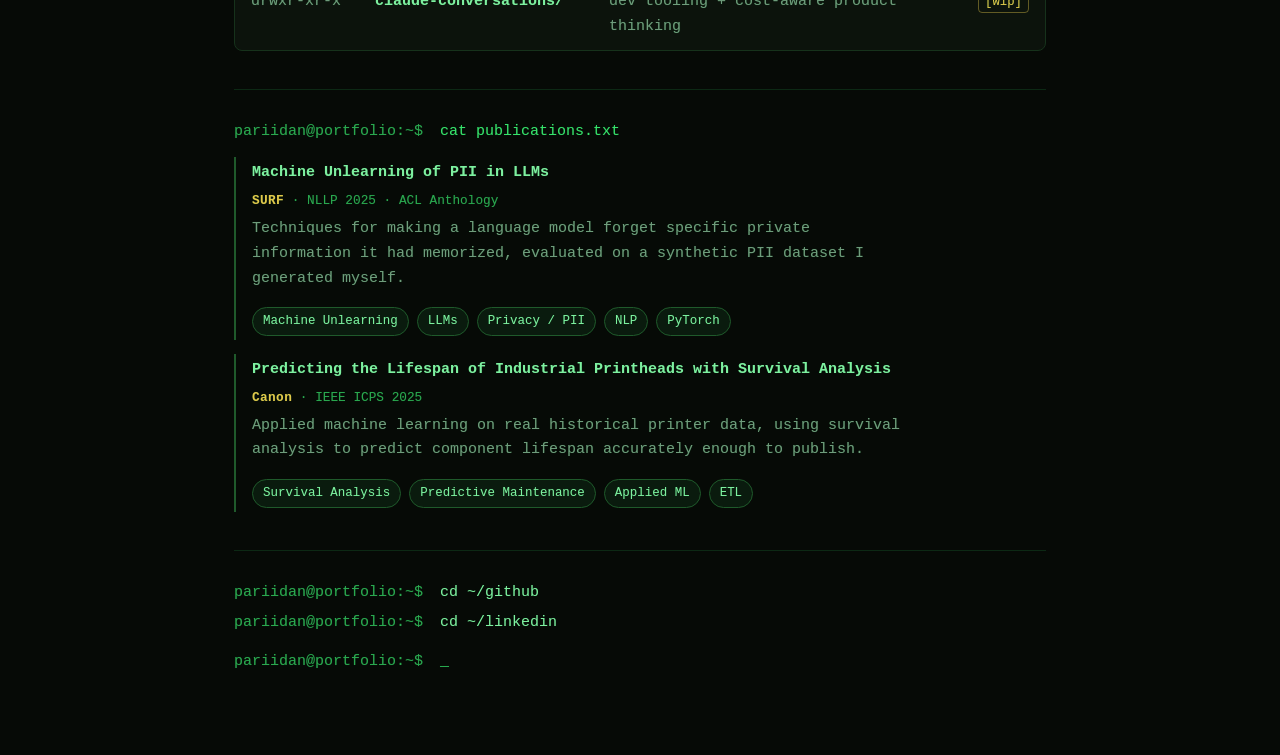
==== commit c98d8c6c: "Update tagline to "applied ML & AI agents · LLM research" Refresh landing line, About header, and so" ====
--- a/index.html
+++ b/index.html
@@ -25,7 +25,7 @@
   <div class="term-line"><span class="prompt">pariidan@portfolio:~$</span> whoami</div>
   <div class="idline">
     <img class="avatar" src="assets/me/photo.jpg" alt="Dan Parii" />
-    <div class="term-out name">Dan Parii <span class="muted">· applied ML &amp; AI agents · published LLM research</span></div>
+    <div class="term-out name">Dan Parii <span class="muted">· applied ML &amp; AI agents · LLM research</span></div>
   </div>
 
   <div class="term-line"><span class="prompt">pariidan@portfolio:~$</span> cat about.txt</div>
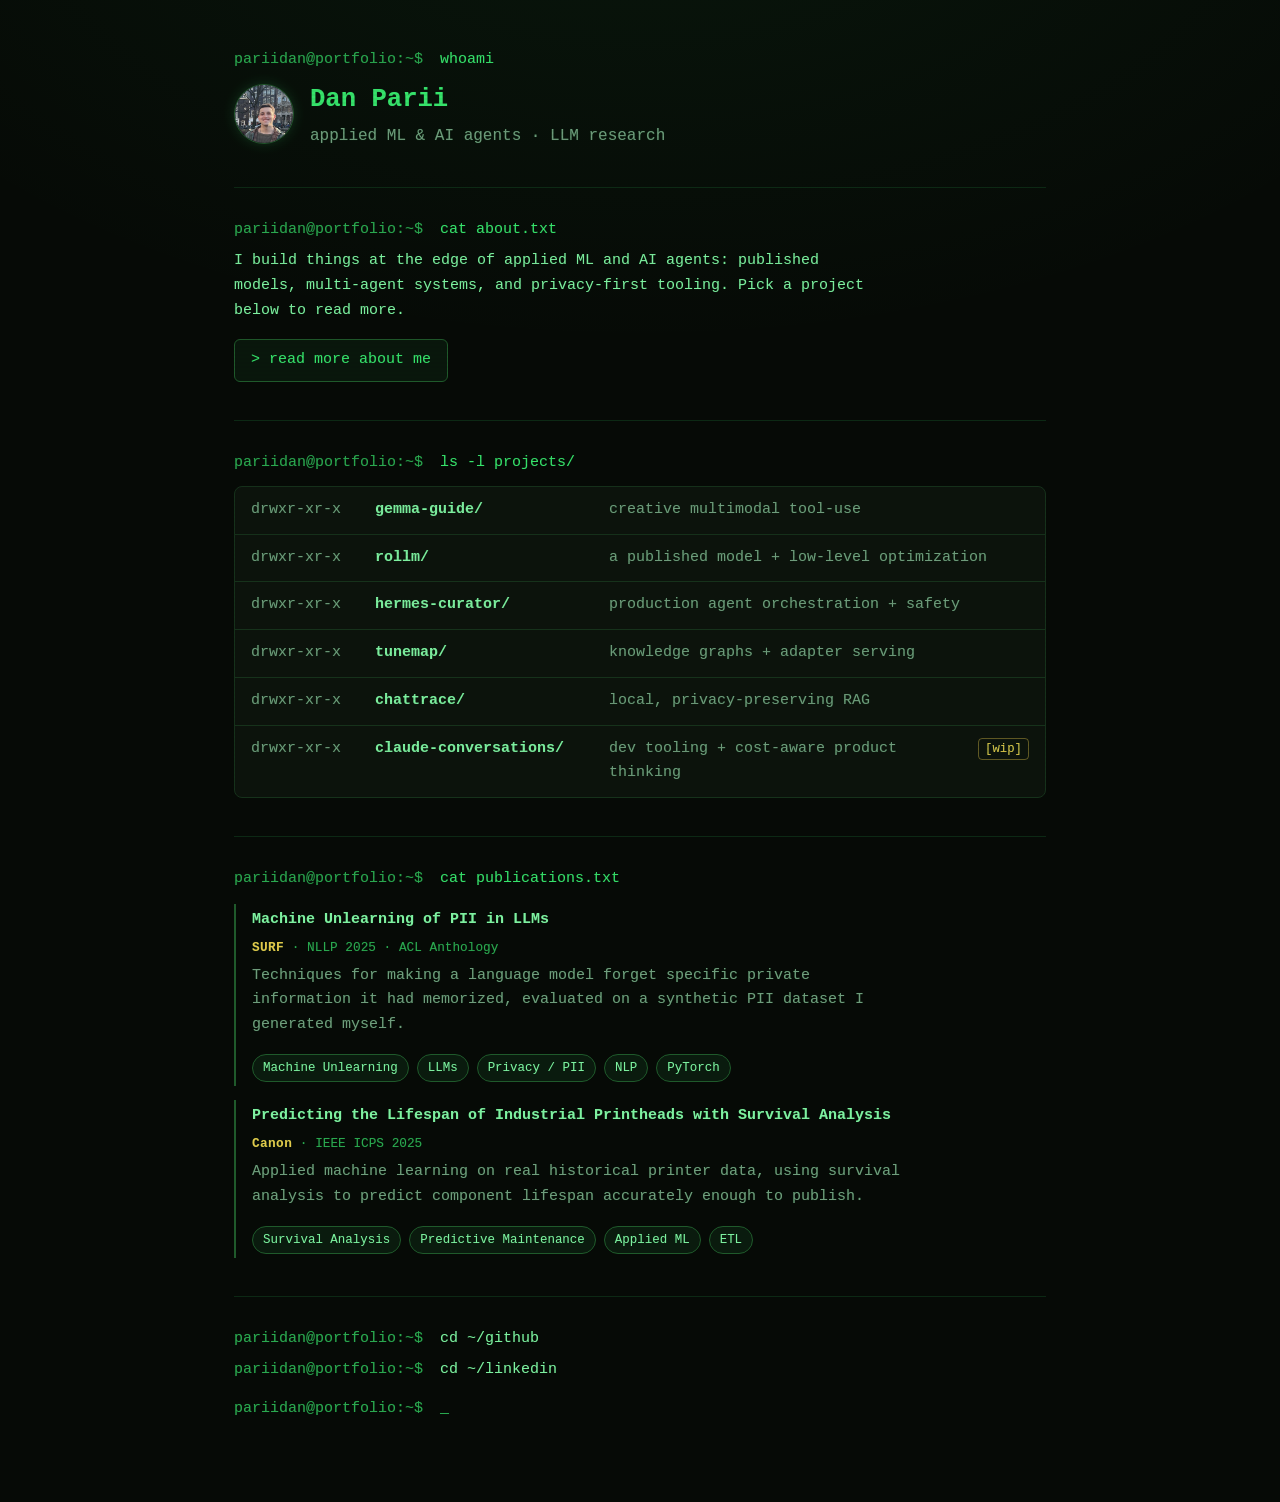
==== commit ee31c46a: "Stack tagline under name on landing for better mobile layout Co-Authored-By: Claude Opus 4.8 (1M con" ====
--- a/index.html
+++ b/index.html
@@ -25,7 +25,10 @@
   <div class="term-line"><span class="prompt">pariidan@portfolio:~$</span> whoami</div>
   <div class="idline">
     <img class="avatar" src="assets/me/photo.jpg" alt="Dan Parii" />
-    <div class="term-out name">Dan Parii <span class="muted">· applied ML &amp; AI agents · LLM research</span></div>
+    <div class="idtext">
+      <div class="term-out name">Dan Parii</div>
+      <div class="term-out tagline-line muted">applied ML &amp; AI agents · LLM research</div>
+    </div>
   </div>
 
   <div class="term-line"><span class="prompt">pariidan@portfolio:~$</span> cat about.txt</div>
--- a/style.css
+++ b/style.css
@@ -85,6 +85,25 @@
 .prompt { color: var(--green-dim); margin-right: 8px; user-select: none; }
 .term-out { color: var(--green-soft); margin: 6px 0 0; max-width: 70ch; }
 .term-out.name { font-size: 1.6rem; font-weight: 700; color: var(--green); }
+.term-out .btn { margin-top: 10px; }
+
+/* landing avatar */
+.idline { display: flex; align-items: center; gap: 16px; margin-top: 6px; }
+.idtext { min-width: 0; }
+.idline .term-out.name { margin-top: 0; }
+.tagline-line { margin-top: 2px; font-size: 1rem; }
+.avatar {
+  width: 60px;
+  height: 60px;
+  flex: 0 0 60px;
+  aspect-ratio: 1 / 1;
+  border-radius: 50%;
+  object-fit: cover;
+  object-position: center 14%;
+  border: 1px solid var(--border-bright);
+  box-shadow: 0 0 12px rgba(54, 227, 107, 0.18);
+  filter: saturate(0.9);
+}
 .muted { color: var(--muted); font-weight: 400; font-size: 1rem; }
 
 /* project listing (ls -l) */
@@ -194,6 +213,7 @@
 .links { display: flex; flex-wrap: wrap; gap: 12px; margin-top: 20px; }
 .btn {
   font-family: var(--mono);
+  display: inline-block;
   color: var(--green);
   border: 1px solid var(--border-bright);
   background: rgba(54, 227, 107, 0.06);
@@ -294,6 +314,95 @@
   font-weight: 700;
 }
 
+/* about page */
+.about-head {
+  display: flex;
+  align-items: center;
+  gap: 28px;
+  border-bottom: 1px solid var(--border);
+  padding-bottom: 28px;
+}
+.about-photo {
+  width: 150px;
+  flex: none;
+  border-radius: 12px;
+  border: 1px solid var(--border-bright);
+  box-shadow: 0 0 18px rgba(54, 227, 107, 0.15);
+  object-fit: cover;
+}
+.about-intro h1 {
+  font-family: var(--mono);
+  font-size: clamp(1.8rem, 5vw, 2.4rem);
+  margin: 0;
+  color: var(--green);
+}
+.about-loc { color: var(--muted); font-size: 0.9rem; margin: 8px 0 0; }
+.about-intro .links { margin-top: 16px; }
+
+.role { margin-top: 44px; }
+.role > h2 { font-family: var(--mono); font-size: 1.1rem; margin: 0 0 18px; }
+
+/* timeline (experience + education) */
+.timeline { border-left: 1px solid var(--border-bright); margin-left: 6px; }
+.tl-item { position: relative; padding: 0 0 26px 26px; }
+.tl-item:last-child { padding-bottom: 0; }
+.tl-item::before {
+  content: "";
+  position: absolute;
+  left: -5px;
+  top: 6px;
+  width: 9px;
+  height: 9px;
+  border-radius: 50%;
+  background: var(--green);
+  box-shadow: 0 0 8px rgba(54, 227, 107, 0.6);
+}
+.tl-head { display: flex; flex-wrap: wrap; align-items: baseline; gap: 4px 10px; }
+.tl-role { font-family: var(--mono); color: var(--green-soft); font-weight: 700; font-size: 1.05rem; }
+.tl-co { font-family: var(--mono); color: var(--green-dim); }
+.tl-dates {
+  margin-left: auto;
+  color: var(--muted);
+  font-size: 0.82rem;
+  white-space: nowrap;
+}
+.tl-desc {
+  font-family: var(--sans);
+  color: var(--text);
+  line-height: 1.7;
+  margin: 8px 0 0;
+  text-shadow: none;
+}
+.tl-sub { color: var(--muted); margin: 6px 0 0; font-size: 0.95rem; }
+.tl-grade { color: var(--amber); }
+
+/* languages */
+.langs {
+  list-style: none;
+  margin: 0;
+  padding: 0;
+  display: grid;
+  grid-template-columns: repeat(auto-fit, minmax(180px, 1fr));
+  gap: 12px;
+}
+.langs li {
+  display: flex;
+  justify-content: space-between;
+  align-items: baseline;
+  gap: 12px;
+  border: 1px solid var(--border);
+  background: var(--bg-soft);
+  border-radius: 8px;
+  padding: 10px 16px;
+}
+.lang { color: var(--green-soft); font-weight: 600; }
+.lang-level { color: var(--muted); font-size: 0.85rem; }
+
+@media (max-width: 560px) {
+  .about-head { flex-direction: column; align-items: flex-start; text-align: left; }
+  .about-photo { width: 130px; }
+}
+
 .proj-foot {
   margin-top: 48px;
   padding-top: 24px;
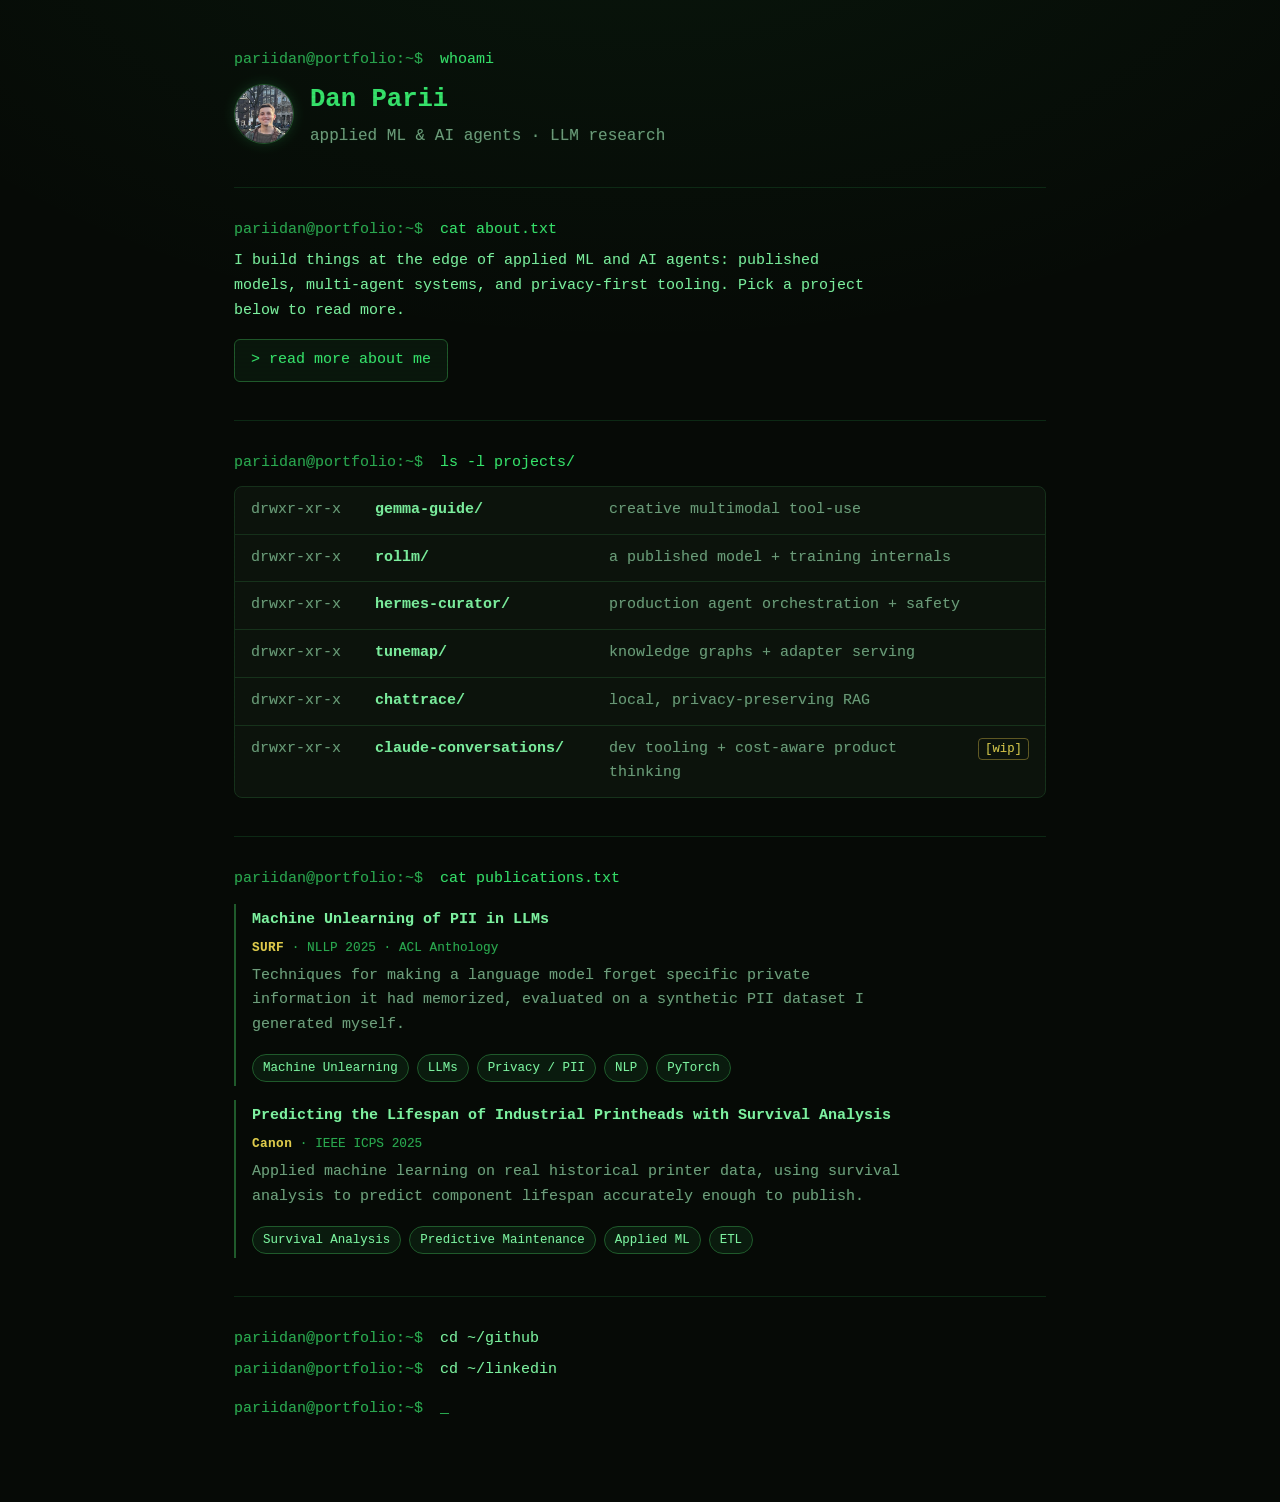
==== commit 1d01b753: "Refine project takeaways: RoLLM accuracy, Gemma & Hermes lessons - RoLLM: correct the CPT-run framin" ====
--- a/index.html
+++ b/index.html
@@ -42,7 +42,7 @@
       <span class="perm">drwxr-xr-x</span><span class="dir">gemma-guide/</span><span class="beat">creative multimodal tool-use</span>
     </a>
     <a class="entry" href="projects/rollm.html">
-      <span class="perm">drwxr-xr-x</span><span class="dir">rollm/</span><span class="beat">a published model + low-level optimization</span>
+      <span class="perm">drwxr-xr-x</span><span class="dir">rollm/</span><span class="beat">a published model + training internals</span>
     </a>
     <a class="entry" href="projects/hermes-curator.html">
       <span class="perm">drwxr-xr-x</span><span class="dir">hermes-curator/</span><span class="beat">production agent orchestration + safety</span>
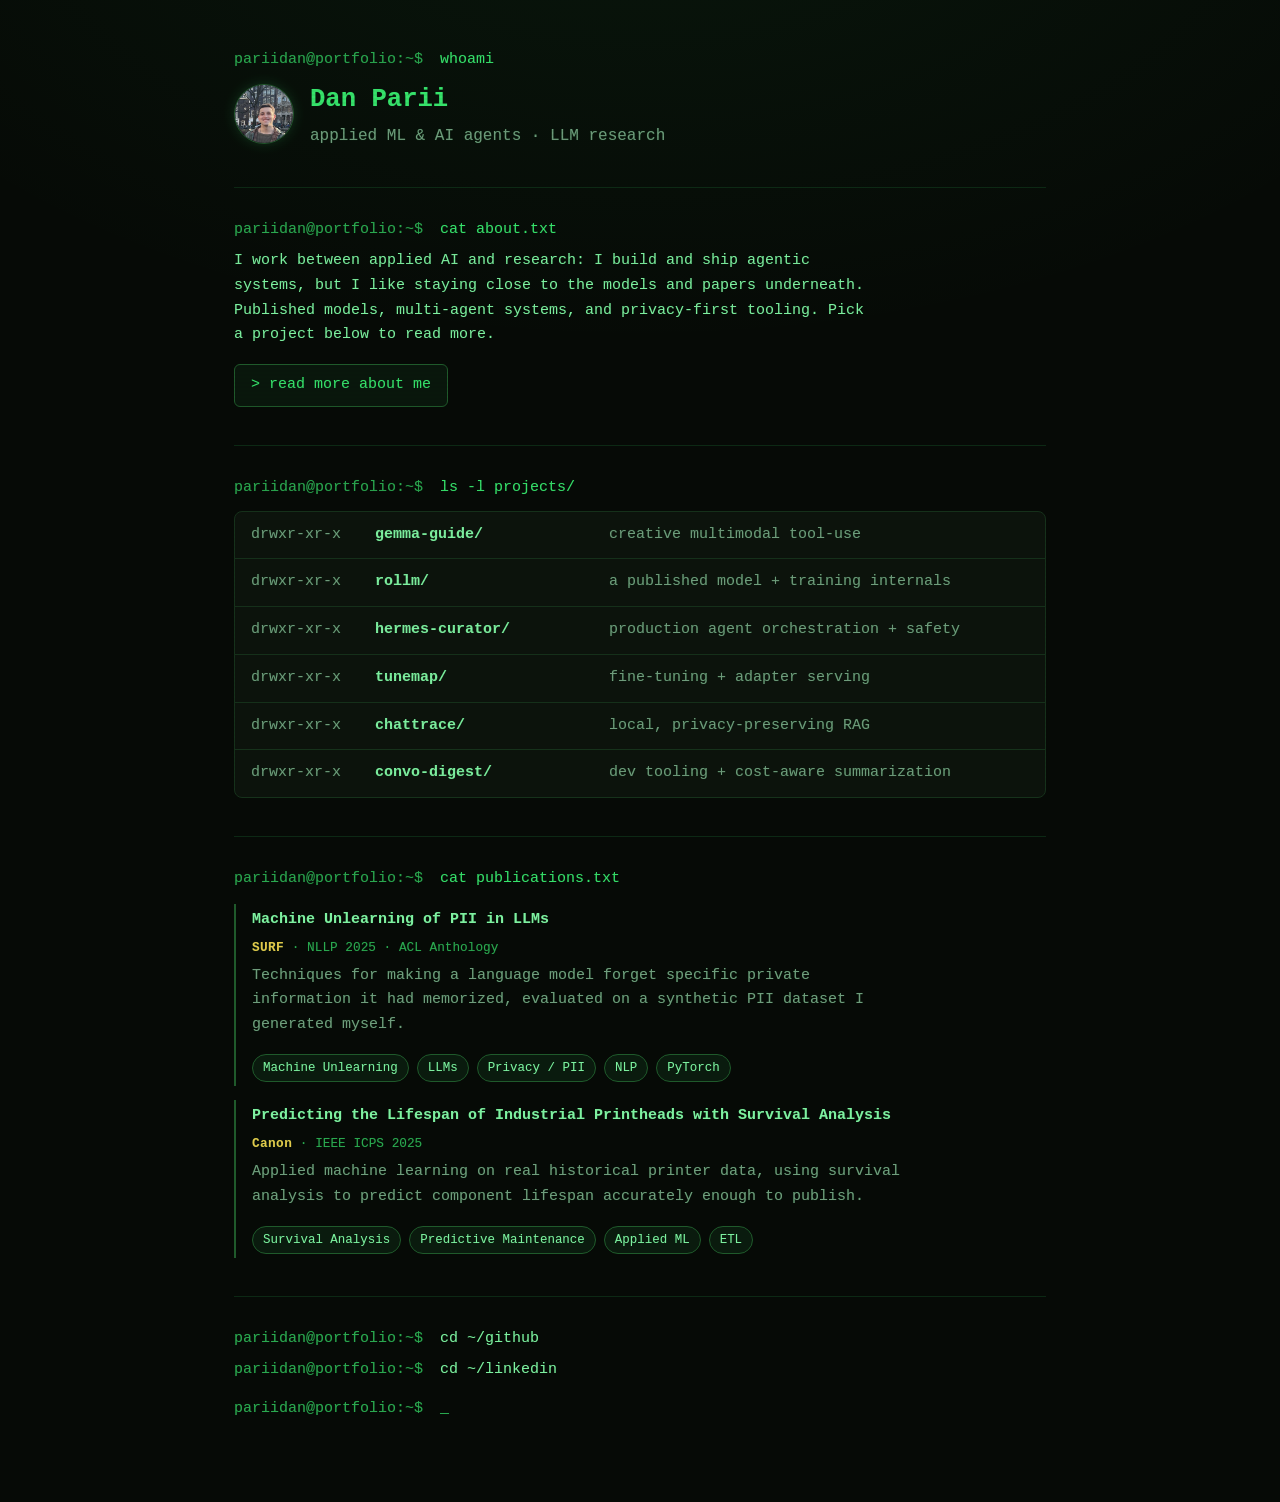
==== commit d997ef87: "Ship Convo Digest project page (was Claude Conversations, WIP) - Rename claude-conversations -> conv" ====
--- a/index.html
+++ b/index.html
@@ -32,8 +32,9 @@
   </div>
 
   <div class="term-line"><span class="prompt">pariidan@portfolio:~$</span> cat about.txt</div>
-  <div class="term-out">I build things at the edge of applied ML and AI agents: published
-  models, multi-agent systems, and privacy-first tooling. Pick a project below to read more.</div>
+  <div class="term-out">I work between applied AI and research: I build and ship agentic systems, but
+  I like staying close to the models and papers underneath. Published models, multi-agent systems,
+  and privacy-first tooling. Pick a project below to read more.</div>
   <div class="term-out"><a class="btn" href="about.html">&gt; read more about me</a></div>
 
   <div class="term-line"><span class="prompt">pariidan@portfolio:~$</span> ls -l projects/</div>
@@ -48,13 +49,13 @@
       <span class="perm">drwxr-xr-x</span><span class="dir">hermes-curator/</span><span class="beat">production agent orchestration + safety</span>
     </a>
     <a class="entry" href="projects/tunemap.html">
-      <span class="perm">drwxr-xr-x</span><span class="dir">tunemap/</span><span class="beat">knowledge graphs + adapter serving</span>
+      <span class="perm">drwxr-xr-x</span><span class="dir">tunemap/</span><span class="beat">fine-tuning + adapter serving</span>
     </a>
     <a class="entry" href="projects/chattrace.html">
       <span class="perm">drwxr-xr-x</span><span class="dir">chattrace/</span><span class="beat">local, privacy-preserving RAG</span>
     </a>
-    <a class="entry" href="projects/claude-conversations.html">
-      <span class="perm">drwxr-xr-x</span><span class="dir">claude-conversations/</span><span class="beat">dev tooling + cost-aware product thinking</span><span class="wip">[wip]</span>
+    <a class="entry" href="projects/convo-digest.html">
+      <span class="perm">drwxr-xr-x</span><span class="dir">convo-digest/</span><span class="beat">dev tooling + cost-aware summarization</span>
     </a>
   </div>
 
